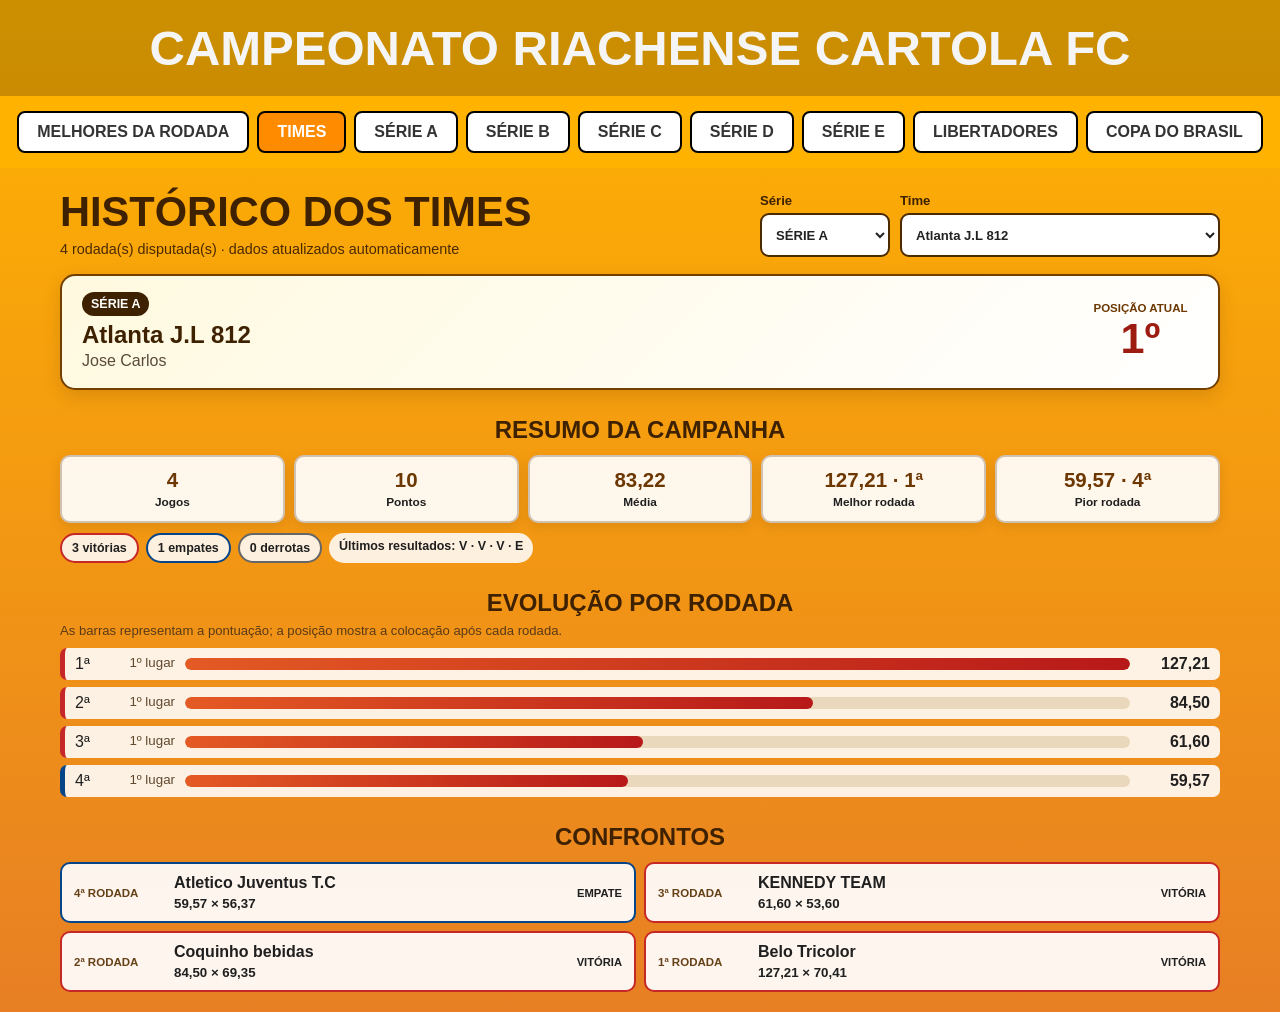
==== times/index.html @ c971ddd8 "Publica site do Campeonato Riachense 2026" ====
<!doctype html>
<html lang="pt-BR">
  <head>
    <meta charset="UTF-8" />
    <meta name="viewport" content="width=device-width, initial-scale=1.0" />
    <link rel="shortcut icon" href="../img/ball_873582.png" type="image/x-icon" />
    <title>Histórico dos Times</title>
    <link rel="stylesheet" href="../style.css" />
    <script src="../js/navegacao.js" defer></script>
    <script src="../js/times.js" defer></script>
  </head>
  <body>
    <div id="splash">
      <img id="splashImg" src="../img/Capa.png" alt="Apresentação do campeonato" />
    </div>

    <div id="site">
      <div id="topo">CAMPEONATO RIACHENSE CARTOLA FC</div>

      <nav class="menu" aria-label="Competições">
        <a href="../index.html" data-splash="../img/Capa.png">MELHORES DA RODADA</a>
        <a href="index.html" class="ativo" aria-current="page" data-splash="../img/Capa.png">TIMES</a>
        <a href="../serie-A/index.html" data-splash="../img/SerieA.png">SÉRIE A</a>
        <a href="../serie-B/index.html" data-splash="../img/SerieB.png">SÉRIE B</a>
        <a href="../serie-C/index.html" data-splash="../img/SerieC.png">SÉRIE C</a>
        <a href="../serie-D/index.html" data-splash="../img/SerieD.png">SÉRIE D</a>
        <a href="../serie-E/index.html" data-splash="../img/SerieE.png">SÉRIE E</a>
        <a href="../libertadores/index.html" data-splash="../img/Libertadores.png">LIBERTADORES</a>
        <a href="../copadobrasil/index.html" data-splash="../img/CopadoBrasil.png">COPA DO BRASIL</a>
      </nav>

      <main class="conteudo-principal pagina-times">
        <header class="cabecalho-times">
          <div>
            <h1>HISTÓRICO DOS TIMES</h1>
            <p id="status-times" class="status-dados" role="status">Carregando campeonatos…</p>
          </div>
          <div class="filtros-times">
            <label>
              <span>Série</span>
              <select id="seletor-serie" aria-label="Selecionar série"></select>
            </label>
            <label>
              <span>Time</span>
              <select id="seletor-time" aria-label="Selecionar time"></select>
            </label>
          </div>
        </header>

        <section class="perfil-time" aria-labelledby="nome-time">
          <div>
            <span id="serie-time" class="selo-serie">SÉRIE —</span>
            <h2 id="nome-time">Selecione um time</h2>
            <p id="nome-cartoleiro">—</p>
          </div>
          <div class="posicao-time">
            <span>POSIÇÃO ATUAL</span>
            <strong id="posicao-atual">—</strong>
          </div>
        </section>

        <section aria-labelledby="titulo-resumo-time">
          <h2 id="titulo-resumo-time">RESUMO DA CAMPANHA</h2>
          <div class="grade-resumo-time">
            <article><strong id="jogos-time">—</strong><span>Jogos</span></article>
            <article><strong id="pontos-time">—</strong><span>Pontos</span></article>
            <article><strong id="media-time">—</strong><span>Média</span></article>
            <article><strong id="melhor-rodada-time">—</strong><span>Melhor rodada</span></article>
            <article><strong id="pior-rodada-time">—</strong><span>Pior rodada</span></article>
          </div>
          <div class="campanha-time" aria-label="Resultados da campanha">
            <span class="resultado-v"><strong id="vitorias-time">—</strong> vitórias</span>
            <span class="resultado-e"><strong id="empates-time">—</strong> empates</span>
            <span class="resultado-d"><strong id="derrotas-time">—</strong> derrotas</span>
            <span id="sequencia-time">Sequência: —</span>
          </div>
        </section>

        <section aria-labelledby="titulo-evolucao-time">
          <h2 id="titulo-evolucao-time">EVOLUÇÃO POR RODADA</h2>
          <p class="ajuda-grafico">As barras representam a pontuação; a posição mostra a colocação após cada rodada.</p>
          <div id="grafico-evolucao" class="grafico-evolucao"></div>
        </section>

        <section aria-labelledby="titulo-confrontos-time">
          <h2 id="titulo-confrontos-time">CONFRONTOS</h2>
          <div id="historico-confrontos" class="historico-confrontos"></div>
        </section>
      </main>
    </div>
  </body>
</html>
---- style.css ----
/* ============================= */
/* ===== RESET / BASE ===== */
/* ============================= */

:root {
  /* Cores das séries: altere estes valores para personalizar os destaques. */
  --cor-rebaixamento-forte: #c62828;
  --cor-rebaixamento-claro: #ffdddd;
  --cor-rebaixamento-alternado: #ffd1d1;
  --cor-vencedor: #ffc7c7;
  --cor-vencedor-borda: #c62828;
  --cor-empate: #97bef1;
  --cor-empate-borda: #064588;
  --cor-acesso: #d8e9ff;
  --cor-acesso-alternado: #c6dcfa;
  --cor-acesso-forte: #1d5fa7;
}

body {
  margin: 0;
  padding: 0;
  background: linear-gradient(180deg, #ffb300, #e77f24);
  font-family: Arial, Helvetica, sans-serif;
  min-height: 100vh;
  color: #1f1f1f;
}

* {
  box-sizing: border-box;
}

a:focus-visible,
button:focus-visible {
  outline: 4px solid #165dff;
  outline-offset: 3px;
}

/* ============================= */
/* ===== TOPO ===== */
/* ============================= */

#topo {
  text-align: center;
  padding: 20px;
  background: rgba(0, 0, 0, 0.2);
  font-size: 49px;
  font-weight: bold;
  color: whitesmoke;
}

/* ============================= */
/* ===== MENU ===== */
/* ============================= */

.menu {
  display: flex;
  flex-wrap: wrap;
  justify-content: center;
  gap: 8px;
  padding: 15px;
  background: #ffb300;
}

.menu a {
  padding: 10px 18px;
  background: white;
  border-radius: 8px;
  text-decoration: none;
  font-weight: bold;
  color: #333;
  border: 2px solid black;
  transition: 0.2s;
}

.menu button {
  padding: 10px 18px;
  border: 2px solid #111;
  border-radius: 8px;
  background: #fff;
  color: #222;
  font: inherit;
  font-weight: bold;
  cursor: pointer;
}

.menu button:hover {
  background: #ffe0b2;
}

.menu a:hover {
  background: #ffe0b2;
}

.menu .ativo {
  background: #ff8c00;
  color: white;
}

/* ============================= */
/* ===== CONTEÚDO ===== */
/* ============================= */

.conteudo-serie,
.conteudo-principal {
  padding: 20px;
  max-width: 1200px;
  margin: auto;
}

.conteudo-principal h2,
.conteudo-principal p {
  text-align: center;
}

/* ============================= */
/* ===== RODADAS ===== */
/* ============================= */

.rodadas-header {
  display: flex;
  justify-content: space-between;
  align-items: center;
  margin: 15px 0;
  font-size: 20px;
}

.seta {
  background: none;
  border: none;
  font-size: 32px;
  cursor: pointer;
  font-weight: bold;
  min-width: 48px;
  min-height: 48px;
  border-radius: 50%;
}

.seta:hover {
  background: rgba(255, 255, 255, 0.45);
}

.imagem {
  width: 100%;
  border-radius: 10px;
  margin-bottom: 20px;
}

.imagem-centralizada {
  display: block;
  margin: 20px auto;
  max-width: 100%;
}

.conteudo-serie {
  touch-action: pan-y;
}

.sr-only {
  position: absolute;
  width: 1px;
  height: 1px;
  padding: 0;
  margin: -1px;
  overflow: hidden;
  clip: rect(0, 0, 0, 0);
  white-space: nowrap;
  border: 0;
}

.status-dados {
  margin: -8px 0 14px;
  color: #4b2a00;
  font-size: 0.9rem;
}

.legenda-classificacao {
  display: flex;
  flex-wrap: wrap;
  gap: 8px 14px;
  margin: 0 0 12px;
  padding: 10px 12px;
  border-radius: 9px;
  background: rgba(255, 255, 255, 0.72);
  font-size: 0.82rem;
}

.legenda-item {
  display: inline-flex;
  align-items: center;
  gap: 6px;
}

.legenda-cor {
  display: inline-block;
  width: 15px;
  height: 15px;
  border: 1px solid rgba(0, 0, 0, 0.35);
  border-radius: 4px;
}

.legenda-acesso,
.legenda-empate {
  background: var(--cor-acesso);
  border-color: var(--cor-acesso-forte);
}

.legenda-rebaixamento,
.legenda-vencedor {
  background: var(--cor-rebaixamento-claro);
  border-color: var(--cor-rebaixamento-forte);
}

.legenda-lider {
  background: #fff0a8;
  border-color: #b48600;
}

.legenda-nao-escalou {
  position: relative;
  background: #fff;
  border-color: #b00020;
}

.legenda-nao-escalou::after {
  content: "";
  position: absolute;
  top: 6px;
  left: 1px;
  width: 11px;
  border-top: 2px solid #b00020;
  transform: rotate(-35deg);
}

.seletor-rodada {
  max-width: min(320px, 65vw);
  padding: 9px 12px;
  border: 2px solid #292929;
  border-radius: 8px;
  background: #fff;
  color: #222;
  font: inherit;
  font-weight: 700;
  text-align: center;
  cursor: pointer;
}

.tabela-container {
  overflow-x: auto;
  margin-bottom: 28px;
  border: 2px solid #161616;
  border-radius: 12px;
  background: #fff;
  box-shadow: 0 8px 24px rgba(75, 38, 0, 0.18);
}

.tabela-classificacao {
  width: 100%;
  min-width: 850px;
  border-collapse: collapse;
  font-variant-numeric: tabular-nums;
}

.tabela-classificacao th,
.tabela-classificacao td {
  padding: 11px 10px;
  text-align: center;
  border-bottom: 1px solid #e5e5e5;
}

.tabela-classificacao th {
  position: sticky;
  top: 0;
  background: #292929;
  color: #fff;
  font-size: 0.85rem;
}

.tabela-classificacao th:nth-child(2),
.tabela-classificacao td:nth-child(2) {
  text-align: left;
  min-width: 210px;
}

.tabela-classificacao tbody tr:nth-child(even) {
  background: #fff7e6;
}

.tabela-classificacao tbody tr:first-child {
  background: #fff0a8;
  font-weight: bold;
}

.tabela-classificacao tbody tr:not(:first-child):not(.rebaixamento) {
  background: #fff;
}

.tabela-classificacao tbody tr.rebaixamento {
  background: var(--cor-rebaixamento-claro);
}

.tabela-classificacao tbody tr.rebaixamento:nth-child(even) {
  background: var(--cor-rebaixamento-alternado);
}

.tabela-classificacao tbody tr.rebaixamento td:first-child {
  border-left: 6px solid var(--cor-rebaixamento-forte);
  color: var(--cor-rebaixamento-forte);
  font-weight: 800;
}

.serie-com-acesso .tabela-classificacao tbody tr.acesso {
  background: var(--cor-acesso);
}

.serie-com-acesso .tabela-classificacao tbody tr.acesso:nth-child(even) {
  background: var(--cor-acesso-alternado);
}

.serie-com-acesso .tabela-classificacao tbody tr.acesso td:first-child {
  border-left: 6px solid var(--cor-acesso-forte);
  color: var(--cor-acesso-forte);
  font-weight: 800;
}

.tabela-classificacao tbody tr:hover {
  background: #ffe0b2;
}

.lista-partidas {
  display: grid;
  gap: 12px;
}

.partida {
  display: grid;
  grid-template-columns: minmax(0, 1fr) auto minmax(0, 1fr);
  align-items: center;
  gap: 14px;
  padding: 14px;
  border: 2px solid #202020;
  border-radius: 12px;
  background: #fff;
  box-shadow: 0 5px 14px rgba(75, 38, 0, 0.14);
}

.equipe {
  display: flex;
  align-items: center;
  justify-content: space-between;
  gap: 12px;
  min-width: 0;
  padding: 8px;
  border-radius: 8px;
}

.equipe:last-child {
  flex-direction: row-reverse;
  text-align: right;
}

.equipe.vencedor {
  background: var(--cor-vencedor);
  box-shadow: inset 4px 0 0 var(--cor-vencedor-borda);
}

.equipe.empate {
  background: var(--cor-empate);
  box-shadow: inset 4px 0 0 var(--cor-empate-borda);
}

.equipe-info {
  display: flex;
  flex-direction: column;
  min-width: 0;
}

.equipe-info strong,
.equipe-info span {
  overflow-wrap: anywhere;
}

.equipe-info span {
  margin-top: 3px;
  color: #666;
  font-size: 0.82rem;
}

.pontuacao {
  min-width: 72px;
  font-size: 1.25rem;
  font-weight: 800;
  font-variant-numeric: tabular-nums;
}

.pontuacao.nao-escalou {
  color: #b00020;
  text-decoration: underline dotted;
}

.versus {
  color: #777;
  font-size: 1.25rem;
  font-weight: bold;
}

.estado-dados {
  padding: 18px;
  border-radius: 10px;
  background: rgba(255, 255, 255, 0.75);
  text-align: center;
}

/* ============================= */
/* === MELHORES DA RODADA ====== */
/* ============================= */

.cabecalho-destaques {
  display: flex;
  align-items: end;
  justify-content: space-between;
  gap: 20px;
  margin-bottom: 18px;
}

.cabecalho-destaques h1 {
  margin: 0 0 4px;
  color: #3d2100;
  font-size: clamp(1.65rem, 4vw, 2.6rem);
}

.cabecalho-destaques .status-dados {
  margin: 0;
  text-align: left;
}

.controle-rodada-home {
  display: grid;
  gap: 5px;
  min-width: 190px;
  color: #3d2100;
  font-weight: 800;
}

.controle-rodada-home select {
  min-height: 44px;
  padding: 8px 12px;
  border: 2px solid #4b2a00;
  border-radius: 9px;
  background: #fff;
  color: #222;
  font: inherit;
}

.destaque-geral,
.cartao-serie,
.grade-estatisticas article,
.cartao-curiosidade,
.painel-nao-escalados {
  border: 2px solid rgba(70, 35, 0, 0.28);
  background: rgba(255, 255, 255, 0.92);
  box-shadow: 0 6px 18px rgba(75, 38, 0, 0.16);
}

.destaque-geral {
  display: grid;
  grid-template-columns: 1fr auto;
  gap: 8px 24px;
  align-items: center;
  padding: 17px 19px;
  border-color: #7a4700;
  border-radius: 16px;
  background: linear-gradient(135deg, #fff8d8, #fff);
}

.rotulo-destaque {
  margin: 0;
  color: #7a4700;
  font-size: 0.78rem;
  font-weight: 900;
  letter-spacing: 0.08em;
  text-transform: uppercase;
}

.destaque-geral h2 {
  grid-column: 1;
  grid-row: 2;
  margin: 0;
  text-align: left;
}

.destaque-geral .rotulo-destaque {
  grid-column: 1;
  grid-row: 1;
  text-align: left;
}

.destaque-geral > p:not(.rotulo-destaque) {
  grid-column: 1;
  grid-row: 3;
  margin: 0;
  text-align: left;
}

.destaque-geral > .selo-serie {
  grid-column: 1;
  grid-row: 4;
}

.pontuacao-destaque {
  grid-row: 1 / span 4;
  grid-column: 2;
  color: #9c1c12;
  font-size: clamp(2.1rem, 6vw, 3.7rem);
  font-weight: 900;
  font-variant-numeric: tabular-nums;
}

.selo-serie {
  width: max-content;
  padding: 5px 9px;
  border-radius: 999px;
  background: #3d2100;
  color: #fff;
  font-size: 0.78rem;
  font-weight: 800;
}

.titulo-secao-home {
  margin: 28px 0 12px;
  color: #3d2100;
  text-align: left !important;
}

.grade-series,
.grade-estatisticas,
.grade-curiosidades {
  display: grid;
  gap: 9px;
}

.grade-series {
  grid-template-columns: repeat(5, minmax(0, 1fr));
}

.cartao-serie,
.cartao-curiosidade {
  padding: 11px 12px;
  border-radius: 10px;
}

.cartao-serie h3,
.cartao-curiosidade h3 {
  margin: 0 0 9px;
  color: #5a3200;
  font-size: 0.88rem;
  text-transform: uppercase;
}

.cartao-serie > strong {
  display: block;
  min-height: 2.25em;
  margin-top: 7px;
  font-size: 0.92rem;
}

.cartao-serie > small {
  display: block;
  min-height: 2em;
  margin-top: 3px;
  color: #5a4a3a;
  font-size: 0.76rem;
}

.cartao-serie > b {
  display: block;
  margin-top: 5px;
  color: #9c1c12;
  font-size: 1.2rem;
  font-weight: 900;
}

.grade-estatisticas {
  grid-template-columns: repeat(4, minmax(0, 1fr));
  margin-top: 12px;
}

.grade-estatisticas article {
  padding: 10px 8px;
  border-radius: 10px;
  text-align: center;
}

.grade-estatisticas strong {
  display: block;
  color: #6c3700;
  font-size: 1.45rem;
  font-variant-numeric: tabular-nums;
}

.grade-estatisticas span {
  font-size: 0.82rem;
  font-weight: 800;
}

.grade-curiosidades {
  grid-template-columns: repeat(2, minmax(0, 1fr));
}

.cartao-curiosidade p {
  margin: 3px 0 0;
  text-align: left;
  font-size: 0.84rem;
}

.cartao-curiosidade strong {
  display: block;
  font-size: 0.94rem;
}

.cartao-curiosidade span {
  display: block;
  margin-top: 6px;
  color: #6c3700;
  font-size: 0.83rem;
}

.painel-nao-escalados {
  margin-top: 12px;
  padding: 11px 15px;
  border-color: #a31f1f;
  border-radius: 12px;
}

.painel-nao-escalados h3 {
  margin: 0 0 8px;
  color: #8e1515;
}

.painel-nao-escalados ul {
  display: flex;
  flex-wrap: wrap;
  gap: 6px 18px;
  margin: 0;
  padding-left: 20px;
}

.divisor-home {
  height: 2px;
  margin: 34px 0 26px;
  border: 0;
  background: rgba(75, 38, 0, 0.28);
}

/* ============================= */
/* ===== HISTÓRICO DOS TIMES === */
/* ============================= */

.pagina-times h1 {
  margin: 0 0 5px;
  color: #3d2100;
  font-size: clamp(1.65rem, 4vw, 2.6rem);
}

.pagina-times h2 {
  margin: 26px 0 11px;
  color: #3d2100;
}

.cabecalho-times {
  display: flex;
  align-items: end;
  justify-content: space-between;
  gap: 20px;
  margin-bottom: 17px;
}

.cabecalho-times .status-dados {
  margin: 0;
  text-align: left;
}

.filtros-times {
  display: flex;
  gap: 10px;
}

.filtros-times label {
  display: grid;
  gap: 5px;
  color: #3d2100;
  font-size: 0.82rem;
  font-weight: 800;
}

.filtros-times select {
  min-width: 130px;
  min-height: 44px;
  padding: 8px 10px;
  border: 2px solid #4b2a00;
  border-radius: 9px;
  background: #fff;
  color: #222;
  font: inherit;
}

#seletor-time {
  width: min(320px, 42vw);
}

.perfil-time {
  display: flex;
  align-items: center;
  justify-content: space-between;
  gap: 20px;
  padding: 18px 20px;
  border: 2px solid #714000;
  border-radius: 15px;
  background: linear-gradient(135deg, #fff9df, #fff);
  box-shadow: 0 6px 18px rgba(75, 38, 0, 0.16);
}

.perfil-time h2 {
  margin: 9px 0 3px;
  text-align: left;
}

.perfil-time p {
  margin: 0;
  color: #5a4a3a;
  text-align: left;
}

.posicao-time {
  min-width: 115px;
  text-align: center;
}

.posicao-time span {
  display: block;
  color: #6c3700;
  font-size: 0.72rem;
  font-weight: 900;
}

.posicao-time strong {
  display: block;
  color: #9c1c12;
  font-size: 2.7rem;
}

.grade-resumo-time {
  display: grid;
  grid-template-columns: repeat(5, minmax(0, 1fr));
  gap: 9px;
}

.grade-resumo-time article {
  padding: 11px 8px;
  border: 2px solid rgba(70, 35, 0, 0.25);
  border-radius: 10px;
  background: rgba(255, 255, 255, 0.92);
  text-align: center;
  box-shadow: 0 4px 12px rgba(75, 38, 0, 0.12);
}

.grade-resumo-time strong {
  display: block;
  color: #6c3700;
  font-size: 1.28rem;
  font-variant-numeric: tabular-nums;
}

.grade-resumo-time span {
  font-size: 0.74rem;
  font-weight: 800;
}

.campanha-time {
  display: flex;
  flex-wrap: wrap;
  gap: 7px;
  margin-top: 10px;
}

.campanha-time > span {
  padding: 6px 10px;
  border-radius: 999px;
  background: rgba(255, 255, 255, 0.86);
  font-size: 0.78rem;
  font-weight: 800;
}

.campanha-time .resultado-v { border: 2px solid var(--cor-vencedor-borda); }
.campanha-time .resultado-e { border: 2px solid var(--cor-empate-borda); }
.campanha-time .resultado-d { border: 2px solid #666; }

.ajuda-grafico {
  margin: -5px 0 10px;
  color: #5a3a17;
  font-size: 0.82rem;
  text-align: left !important;
}

.grafico-evolucao {
  display: grid;
  gap: 7px;
}

.coluna-evolucao {
  display: grid;
  grid-template-columns: 100px 1fr 70px;
  align-items: center;
  gap: 10px;
  padding: 7px 10px;
  border-left: 5px solid #777;
  border-radius: 7px;
  background: rgba(255, 255, 255, 0.88);
}

.coluna-evolucao.resultado-v { border-left-color: var(--cor-vencedor-borda); }
.coluna-evolucao.resultado-e { border-left-color: var(--cor-empate-borda); }

.coluna-evolucao > div:first-child {
  display: flex;
  justify-content: space-between;
  gap: 5px;
}

.coluna-evolucao small {
  color: #60482e;
}

.trilho-pontos {
  height: 12px;
  overflow: hidden;
  border-radius: 999px;
  background: #ead8bd;
}

.trilho-pontos span {
  display: block;
  height: 100%;
  border-radius: inherit;
  background: linear-gradient(90deg, #e45a24, #b71919);
}

.coluna-evolucao > strong {
  text-align: right;
  font-variant-numeric: tabular-nums;
}

.historico-confrontos {
  display: grid;
  grid-template-columns: repeat(2, minmax(0, 1fr));
  gap: 8px;
}

.confronto-time {
  display: grid;
  grid-template-columns: 90px 1fr auto;
  gap: 4px 10px;
  align-items: center;
  padding: 10px 12px;
  border: 2px solid #777;
  border-radius: 10px;
  background: rgba(255, 255, 255, 0.92);
}

.confronto-time.resultado-v { border-color: var(--cor-vencedor-borda); }
.confronto-time.resultado-e { border-color: var(--cor-empate-borda); }
.confronto-time.resultado-d { border-color: #777; }

.numero-rodada-time {
  grid-row: 1 / span 2;
  color: #664016;
  font-size: 0.72rem;
  font-weight: 900;
}

.confronto-time b {
  grid-column: 2;
  font-size: 0.83rem;
  font-variant-numeric: tabular-nums;
}

.selo-resultado-time {
  grid-column: 3;
  grid-row: 1 / span 2;
  font-size: 0.7rem;
  font-weight: 900;
}

/* ============================= */
/* ===== MOBILE ===== */
/* ============================= */

@media (max-width: 600px) {
  #topo {
    font-size: 28px; /* 🔥 melhora leitura no celular */
    padding: 15px;
  }

  .rodadas-header {
    font-size: 16px;
  }

  .seta {
    font-size: 26px;
  }

  .menu {
    flex-wrap: nowrap;
    justify-content: flex-start;
    overflow-x: auto;
    scroll-snap-type: x proximity;
    -webkit-overflow-scrolling: touch;
  }

  .menu a {
    flex: 0 0 auto;
    scroll-snap-align: start;
  }

  .conteudo-serie,
  .conteudo-principal {
    padding: 12px;
  }

  .partida {
    grid-template-columns: 1fr;
    gap: 6px;
  }

  .equipe:last-child {
    flex-direction: row;
    text-align: left;
  }

  .versus {
    height: 1px;
    overflow: hidden;
    background: #ddd;
  }

  .pontuacao {
    text-align: right;
  }

  .cabecalho-destaques {
    display: grid;
    gap: 12px;
  }

  .controle-rodada-home {
    min-width: 0;
  }

  .grade-series {
    grid-template-columns: repeat(2, minmax(0, 1fr));
  }

  .grade-estatisticas {
    grid-template-columns: repeat(2, minmax(0, 1fr));
  }

  .grade-curiosidades {
    grid-template-columns: 1fr;
  }

  .cabecalho-times,
  .filtros-times {
    display: grid;
  }

  .filtros-times {
    grid-template-columns: 88px 1fr;
  }

  .filtros-times select,
  #seletor-time {
    width: 100%;
    min-width: 0;
  }

  .grade-resumo-time {
    grid-template-columns: repeat(2, minmax(0, 1fr));
  }

  .grade-resumo-time article:last-child {
    grid-column: 1 / -1;
  }

  .historico-confrontos {
    grid-template-columns: 1fr;
  }
}

@media (max-width: 500px) {
  #topo {
    padding: 12px 10px;
    font-size: 22px;
    line-height: 1.15;
  }

  .menu {
    gap: 6px;
    padding: 9px;
  }

  .menu a,
  .menu button {
    padding: 8px 11px;
    font-size: 0.78rem;
  }

  .conteudo-serie {
    padding: 8px;
  }

  .conteudo-serie h2 {
    margin: 14px 0 10px;
    font-size: 1.15rem;
  }

  .status-dados {
    margin-bottom: 9px;
    font-size: 0.75rem;
  }

  .legenda-classificacao {
    gap: 6px 10px;
    margin-bottom: 8px;
    padding: 8px;
    font-size: 0.7rem;
  }

  .legenda-cor {
    width: 12px;
    height: 12px;
  }

  .seletor-rodada {
    max-width: 220px;
    padding: 7px 8px;
    font-size: 0.72rem;
  }

  .tabela-container {
    margin-bottom: 16px;
    border-width: 1px;
    border-radius: 8px;
    box-shadow: 0 4px 12px rgba(75, 38, 0, 0.14);
  }

  .tabela-classificacao {
    min-width: 610px;
    font-size: 0.7rem;
  }

  .tabela-classificacao th,
  .tabela-classificacao td {
    padding: 6px 3px;
  }

  .tabela-classificacao th:nth-child(2),
  .tabela-classificacao td:nth-child(2) {
    min-width: 130px;
  }

  .rodadas-header {
    margin: 8px 0;
    font-size: 0.9rem;
  }

  .seta {
    min-width: 40px;
    min-height: 40px;
    font-size: 22px;
  }

  .lista-partidas {
    gap: 8px;
  }

  .partida {
    gap: 3px;
    padding: 8px;
    border-width: 1px;
    border-radius: 8px;
    box-shadow: 0 3px 8px rgba(75, 38, 0, 0.12);
  }

  .equipe {
    gap: 8px;
    padding: 6px 7px;
  }

  .equipe-info strong {
    font-size: 0.82rem;
  }

  .equipe-info span {
    margin-top: 1px;
    font-size: 0.7rem;
  }

  .pontuacao {
    min-width: 58px;
    font-size: 1rem;
  }

  .destaque-geral {
    grid-template-columns: 1fr auto;
    gap: 5px 10px;
    padding: 12px;
  }

  .pontuacao-destaque {
    font-size: 1.75rem;
  }

  .grade-series {
    gap: 8px;
  }

  .cartao-serie,
  .cartao-curiosidade {
    padding: 9px;
  }

  .cartao-serie > strong {
    min-height: 2.15em;
    font-size: 0.8rem;
  }

  .cartao-serie > b {
    font-size: 1rem;
  }

  .cartao-serie > small {
    min-height: 1.9em;
    font-size: 0.68rem;
  }

  .grade-estatisticas article {
    padding: 8px 6px;
  }

  .grade-estatisticas strong {
    font-size: 1.25rem;
  }

  .grade-estatisticas span {
    font-size: 0.72rem;
  }

  .cartao-curiosidade p {
    font-size: 0.78rem;
  }

  .painel-nao-escalados {
    padding: 9px 11px;
    font-size: 0.8rem;
  }

  .perfil-time {
    padding: 12px;
  }

  .perfil-time h2 {
    font-size: 1.12rem;
  }

  .posicao-time {
    min-width: 76px;
  }

  .posicao-time strong {
    font-size: 2rem;
  }

  .grade-resumo-time article {
    padding: 8px 5px;
  }

  .grade-resumo-time strong {
    font-size: 1.08rem;
  }

  .campanha-time > span {
    padding: 5px 8px;
    font-size: 0.7rem;
  }

  .coluna-evolucao {
    grid-template-columns: 78px 1fr 58px;
    gap: 6px;
    padding: 6px 7px;
    font-size: 0.76rem;
  }

  .trilho-pontos {
    height: 9px;
  }

  .confronto-time {
    grid-template-columns: 72px 1fr auto;
    gap: 3px 7px;
    padding: 8px;
  }

  .confronto-time strong {
    font-size: 0.82rem;
  }
}

/* ============================= */
/* ===== SPLASH CINEMÁTICA ===== */
/* ============================= */

#splash {
  background: black;
  position: fixed;
  inset: 0;
  display: none;
  justify-content: center;
  align-items: center;
  opacity: 1;
  transition: opacity 0.7s ease;
  z-index: 9999;
  overflow: hidden;
}

/* 🎬 imagem da splash */
#splash img {
  width: 100%;
  height: 100%;
  object-fit: contain;
  background: black;
  transform: scale(1.04); /* zoom inicial */
  transition: transform 1.2s ease;
}

/* 🎬 zoom suave ao aparecer */
#splash.show img {
  transform: scale(1);
}

/* ============================= */
/* ===== SITE FADE ===== */
/* ============================= */

#site {
  opacity: 0;
  visibility: hidden;
  transition: opacity 0.7s ease;
}

#site.show {
  opacity: 1;
  visibility: visible;
}

/* ============================= */
/* ===== SPLASH SAINDO ===== */
/* ============================= */

#splash.hide {
  opacity: 0;
  pointer-events: none;
}

@media (prefers-reduced-motion: reduce) {
  *,
  *::before,
  *::after {
    scroll-behavior: auto !important;
    transition-duration: 0.01ms !important;
    animation-duration: 0.01ms !important;
  }
}
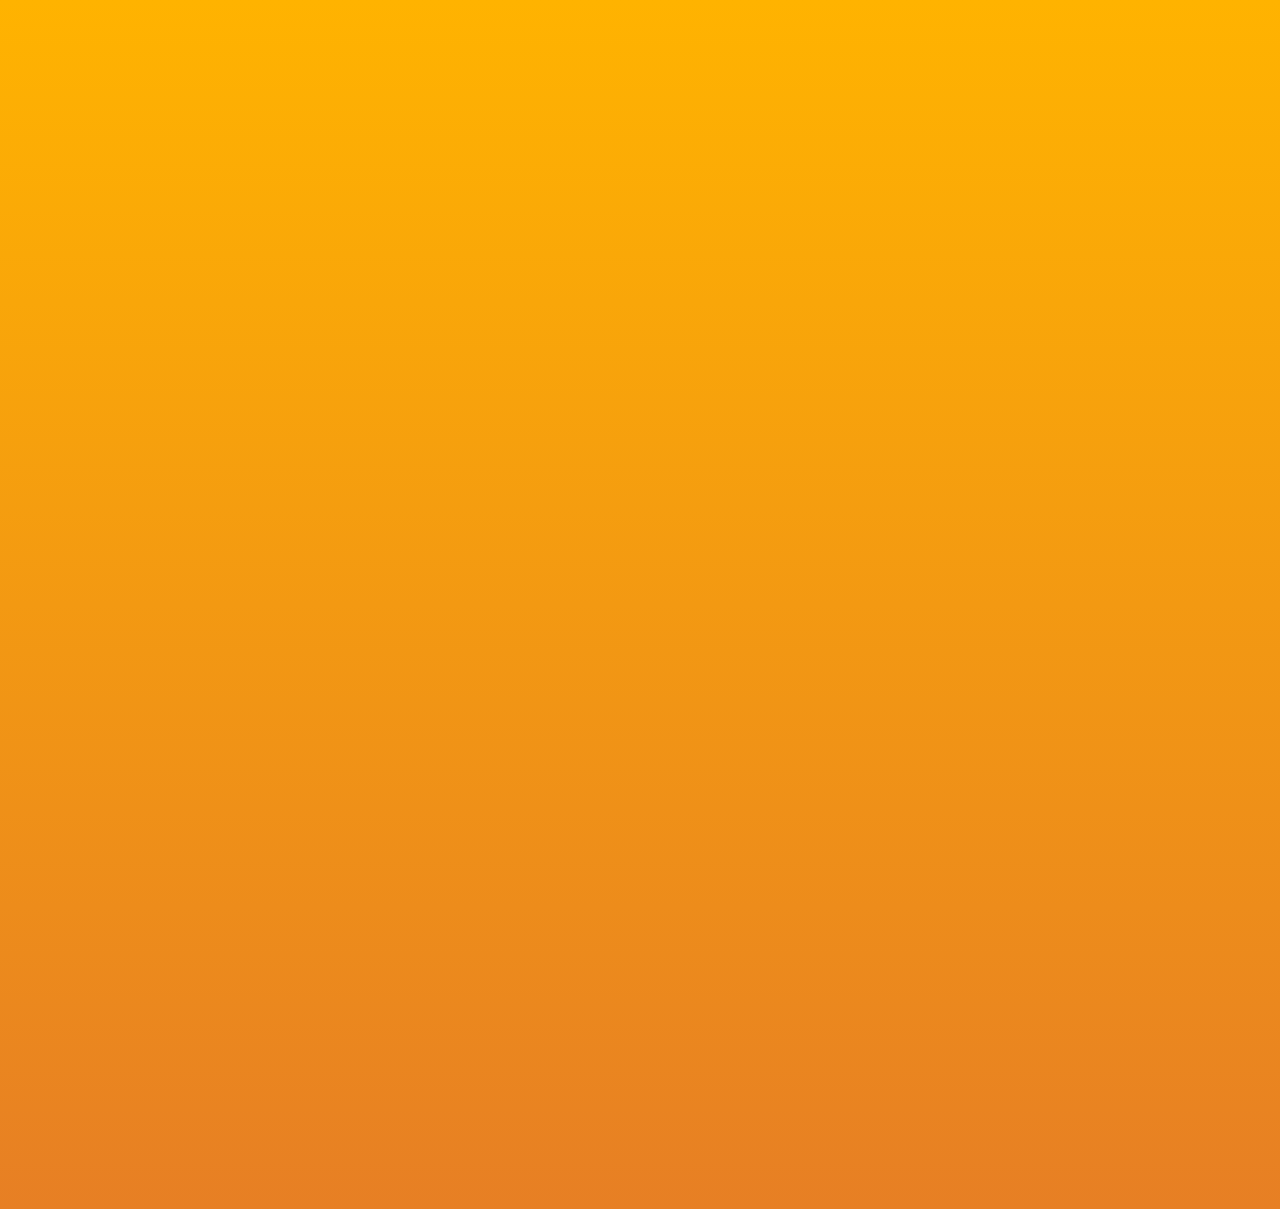
==== commit 6bfe1c93: "Adiciona confrontos e pontuacoes parciais" ====
--- a/times/index.html
+++ b/times/index.html
@@ -59,6 +59,29 @@
           </div>
         </section>
 
+        <section class="painel-parcial" aria-labelledby="titulo-parcial">
+          <header>
+            <div>
+              <span class="indicador-ao-vivo" aria-hidden="true"></span>
+              <h2 id="titulo-parcial">CONFRONTO DA RODADA</h2>
+            </div>
+            <button id="atualizar-parcial" type="button">ATUALIZAR</button>
+          </header>
+          <p id="status-parcial" class="status-dados" role="status">Verificando pontuações parciais…</p>
+          <div class="placar-parcial" aria-live="polite">
+            <article id="lado-time-parcial">
+              <strong id="nome-time-parcial">—</strong>
+              <span id="pontos-time-parcial">—</span>
+            </article>
+            <b>×</b>
+            <article id="lado-adversario-parcial">
+              <strong id="nome-adversario-parcial">—</strong>
+              <span id="pontos-adversario-parcial">—</span>
+            </article>
+          </div>
+          <p id="resultado-parcial" class="resultado-parcial">Aguardando dados da rodada.</p>
+        </section>
+
         <section aria-labelledby="titulo-resumo-time">
           <h2 id="titulo-resumo-time">RESUMO DA CAMPANHA</h2>
           <div class="grade-resumo-time">
--- a/style.css
+++ b/style.css
@@ -748,6 +748,119 @@
   font-size: 2.7rem;
 }
 
+.painel-parcial {
+  margin-top: 14px;
+  padding: 13px 16px;
+  border: 2px solid #6b3d00;
+  border-radius: 13px;
+  background: rgba(255, 255, 255, 0.94);
+  box-shadow: 0 5px 14px rgba(75, 38, 0, 0.14);
+}
+
+.painel-parcial > header {
+  display: flex;
+  align-items: center;
+  justify-content: space-between;
+  gap: 10px;
+}
+
+.painel-parcial > header > div {
+  display: flex;
+  align-items: center;
+  gap: 8px;
+}
+
+.painel-parcial h2 {
+  margin: 0;
+  font-size: 1.05rem;
+}
+
+.indicador-ao-vivo {
+  width: 10px;
+  height: 10px;
+  border-radius: 50%;
+  background: #c62828;
+  box-shadow: 0 0 0 4px rgba(198, 40, 40, 0.17);
+}
+
+#atualizar-parcial {
+  min-height: 38px;
+  padding: 6px 11px;
+  border: 2px solid #4b2a00;
+  border-radius: 8px;
+  background: #fff4d0;
+  color: #3d2100;
+  font-weight: 900;
+  cursor: pointer;
+}
+
+#atualizar-parcial:disabled {
+  cursor: wait;
+  opacity: 0.55;
+}
+
+.painel-parcial > .status-dados {
+  margin: 7px 0 10px;
+  text-align: left;
+}
+
+.placar-parcial {
+  display: grid;
+  grid-template-columns: minmax(0, 1fr) auto minmax(0, 1fr);
+  align-items: stretch;
+  gap: 8px;
+}
+
+.placar-parcial > b {
+  align-self: center;
+  color: #775f43;
+  font-size: 1.15rem;
+}
+
+.placar-parcial article {
+  display: flex;
+  align-items: center;
+  justify-content: space-between;
+  gap: 10px;
+  min-height: 58px;
+  padding: 9px 12px;
+  border: 2px solid #aaa;
+  border-radius: 9px;
+  background: #f6f3ee;
+}
+
+.placar-parcial article.vencendo {
+  border-color: var(--cor-vencedor-borda);
+  background: var(--cor-vencedor);
+}
+
+.placar-parcial article.empatando {
+  border-color: var(--cor-empate-borda);
+  background: var(--cor-empate);
+}
+
+.placar-parcial article.perdendo {
+  opacity: 0.8;
+}
+
+.placar-parcial article > strong {
+  font-size: 0.88rem;
+}
+
+.placar-parcial article > span {
+  flex: 0 0 auto;
+  font-size: 1.35rem;
+  font-weight: 900;
+  font-variant-numeric: tabular-nums;
+}
+
+.resultado-parcial {
+  margin: 9px 0 0;
+  color: #4b2a00;
+  font-size: 0.82rem;
+  font-weight: 900;
+}
+
 .grade-resumo-time {
   display: grid;
   grid-template-columns: repeat(5, minmax(0, 1fr));
@@ -1177,6 +1290,45 @@
 
   .posicao-time strong {
     font-size: 2rem;
+  }
+
+  .painel-parcial {
+    padding: 10px;
+  }
+
+  .painel-parcial h2 {
+    font-size: 0.9rem;
+  }
+
+  #atualizar-parcial {
+    min-height: 36px;
+    padding: 5px 8px;
+    font-size: 0.68rem;
+  }
+
+  .placar-parcial {
+    gap: 4px;
+  }
+
+  .placar-parcial article {
+    display: grid;
+    gap: 4px;
+    min-height: 70px;
+    padding: 7px;
+    text-align: center;
+  }
+
+  .placar-parcial article > strong {
+    font-size: 0.72rem;
+  }
+
+  .placar-parcial article > span {
+    font-size: 1.08rem;
+  }
+
+  .resultado-parcial {
+    font-size: 0.74rem;
+    text-align: left !important;
   }
 
   .grade-resumo-time article {
